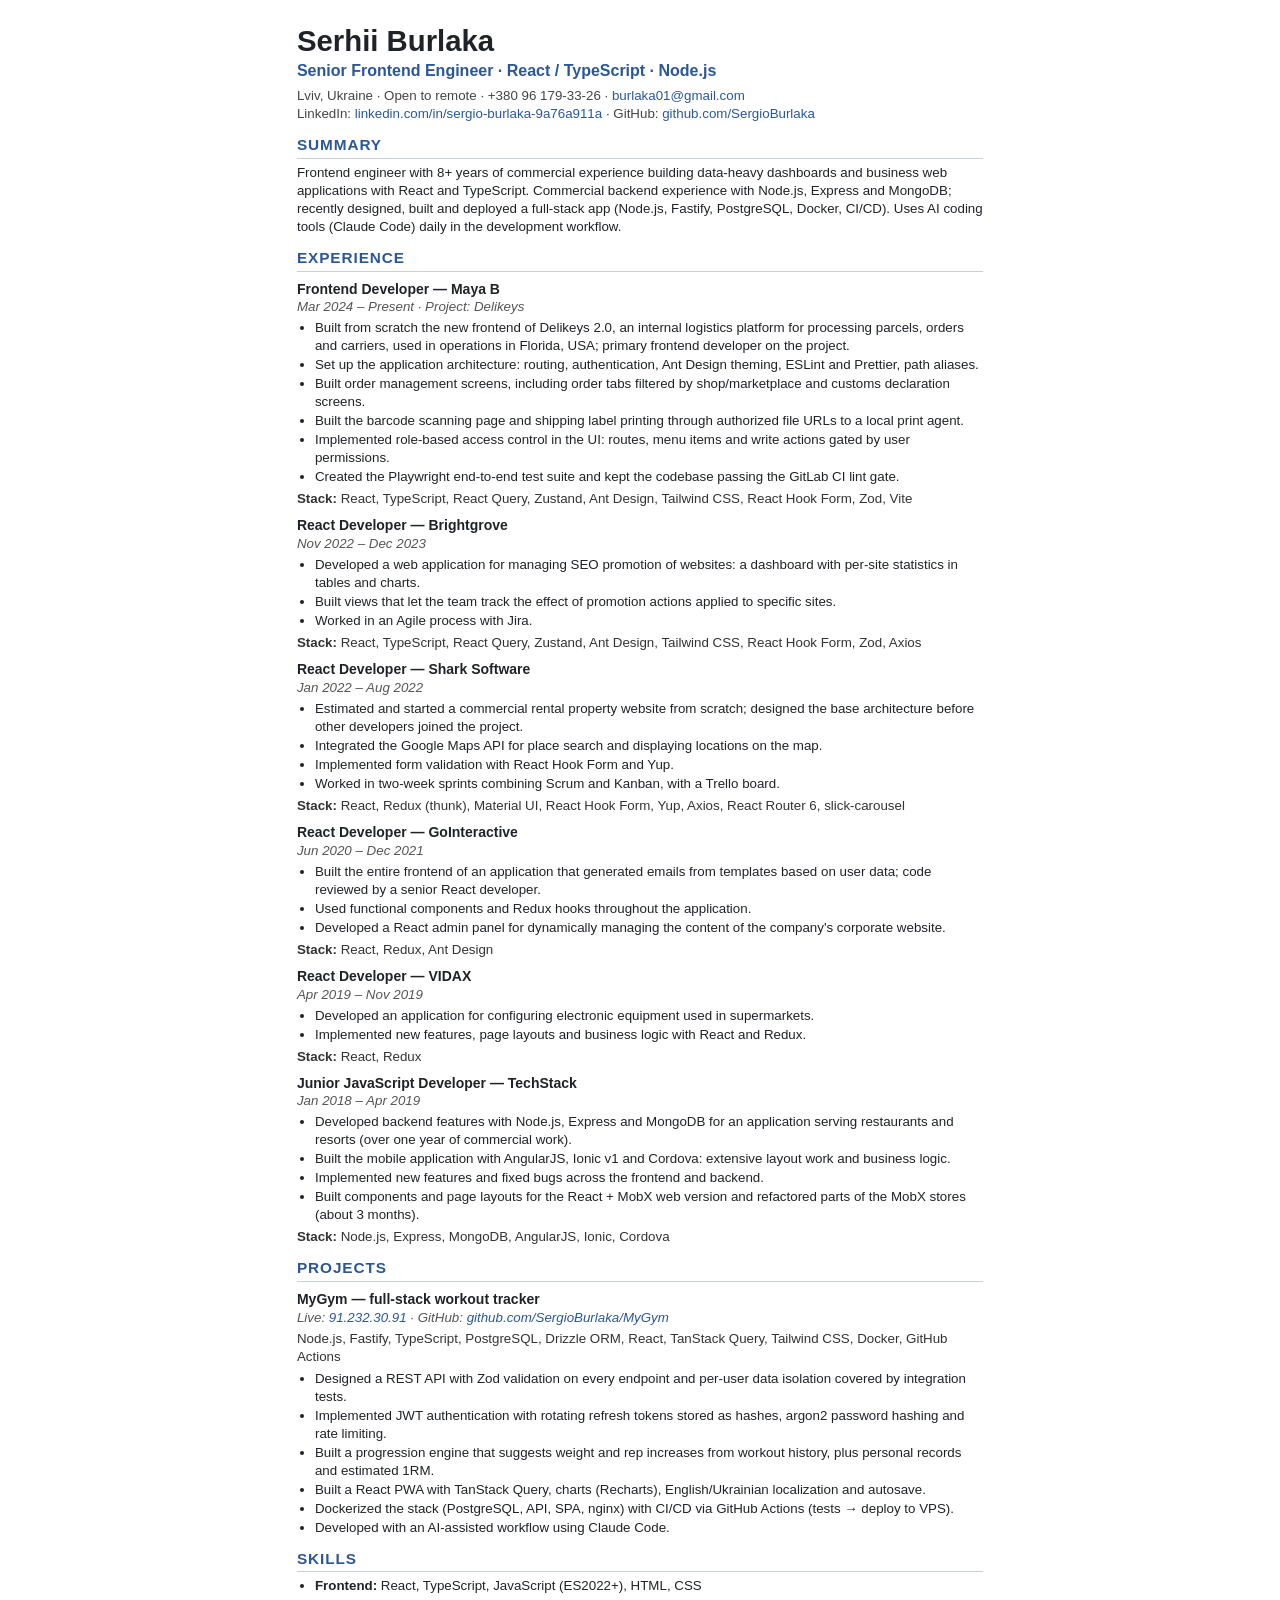
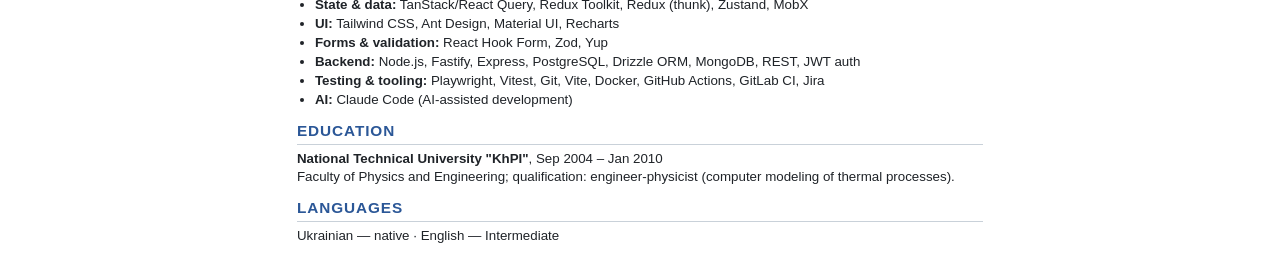
==== cv/Serhii_Burlaka_CV.html @ a6cfea16 "feat: replace site with the rewritten single-column CV - index.html is now the new ATS-friendly CV (" ====
<!DOCTYPE html>
<html lang="en">
<head>
<meta charset="UTF-8">
<meta name="viewport" content="width=device-width, initial-scale=1">
<title>Serhii Burlaka — Senior Frontend Engineer</title>
<style>
  @page { size: A4; margin: 12mm 14mm; }
  * { box-sizing: border-box; }
  body {
    margin: 0;
    background: #fff;
    color: #1f2328;
    font: 10pt/1.35 "Segoe UI", Roboto, "Helvetica Neue", Arial, sans-serif;
  }
  main { max-width: 190mm; margin: 0 auto; padding: 24px 16px; }
  h1 { margin: 0; font-size: 22pt; line-height: 1.15; }
  .headline { margin: 2px 0 6px; font-size: 12pt; font-weight: 600; color: #2b5797; }
  .contacts { margin: 0; color: #444; }
  a { color: #2b5797; text-decoration: none; }
  h2 {
    margin: 12px 0 5px;
    padding-bottom: 2px;
    border-bottom: 1px solid #c9d1d9;
    font-size: 11.5pt;
    text-transform: uppercase;
    letter-spacing: .06em;
    color: #2b5797;
  }
  h3 { margin: 8px 0 0; font-size: 10.5pt; }
  .meta { margin: 0 0 3px; color: #555; font-style: italic; }
  p { margin: 0 0 4px; }
  ul { margin: 2px 0 4px; padding-left: 18px; }
  li { margin: 1px 0; }
  .stack { color: #333; }
  .todo { background: #fff3b0; }
  h3, .meta { break-after: avoid; }
  @media print {
    main { padding: 0; max-width: none; }
    a { color: inherit; }
  }
</style>
</head>
<body>
<main>
  <header>
    <h1>Serhii Burlaka</h1>
    <p class="headline">Senior Frontend Engineer · React / TypeScript · Node.js</p>
    <p class="contacts">Lviv, Ukraine · Open to remote · +380 96 179-33-26 · <a href="mailto:burlaka01@gmail.com">burlaka01@gmail.com</a></p>
    <p class="contacts">LinkedIn: <a href="https://www.linkedin.com/in/sergio-burlaka-9a76a911a">linkedin.com/in/sergio-burlaka-9a76a911a</a> · GitHub: <a href="https://github.com/SergioBurlaka">github.com/SergioBurlaka</a></p>
  </header>

  <h2>Summary</h2>
  <p>Frontend engineer with 8+ years of commercial experience building data-heavy dashboards and business web applications with React and TypeScript. Commercial backend experience with Node.js, Express and MongoDB; recently designed, built and deployed a full-stack app (Node.js, Fastify, PostgreSQL, Docker, CI/CD). Uses AI coding tools (Claude Code) daily in the development workflow.</p>

  <h2>Experience</h2>

  <section class="job">
    <h3>Frontend Developer — Maya B</h3>
    <p class="meta">Mar 2024 – Present · Project: Delikeys</p>
    <ul>
      <li>Built from scratch the new frontend of Delikeys 2.0, an internal logistics platform for processing parcels, orders and carriers, used in operations in Florida, USA; primary frontend developer on the project.</li>
      <li>Set up the application architecture: routing, authentication, Ant Design theming, ESLint and Prettier, path aliases.</li>
      <li>Built order management screens, including order tabs filtered by shop/marketplace and customs declaration screens.</li>
      <li>Built the barcode scanning page and shipping label printing through authorized file URLs to a local print agent.</li>
      <li>Implemented role-based access control in the UI: routes, menu items and write actions gated by user permissions.</li>
      <li>Created the Playwright end-to-end test suite and kept the codebase passing the GitLab CI lint gate.</li>
    </ul>
    <p class="stack"><strong>Stack:</strong> React, TypeScript, React Query, Zustand, Ant Design, Tailwind CSS, React Hook Form, Zod, Vite</p>
  </section>

  <section class="job">
    <h3>React Developer — Brightgrove</h3>
    <p class="meta">Nov 2022 – Dec 2023</p>
    <ul>
      <li>Developed a web application for managing SEO promotion of websites: a dashboard with per-site statistics in tables and charts.</li>
      <li>Built views that let the team track the effect of promotion actions applied to specific sites.</li>
      <li>Worked in an Agile process with Jira.</li>
    </ul>
    <p class="stack"><strong>Stack:</strong> React, TypeScript, React Query, Zustand, Ant Design, Tailwind CSS, React Hook Form, Zod, Axios</p>
  </section>

  <section class="job">
    <h3>React Developer — Shark Software</h3>
    <p class="meta">Jan 2022 – Aug 2022</p>
    <ul>
      <li>Estimated and started a commercial rental property website from scratch; designed the base architecture before other developers joined the project.</li>
      <li>Integrated the Google Maps API for place search and displaying locations on the map.</li>
      <li>Implemented form validation with React Hook Form and Yup.</li>
      <li>Worked in two-week sprints combining Scrum and Kanban, with a Trello board.</li>
    </ul>
    <p class="stack"><strong>Stack:</strong> React, Redux (thunk), Material UI, React Hook Form, Yup, Axios, React Router 6, slick-carousel</p>
  </section>

  <section class="job">
    <h3>React Developer — GoInteractive</h3>
    <p class="meta">Jun 2020 – Dec 2021</p>
    <ul>
      <li>Built the entire frontend of an application that generated emails from templates based on user data; code reviewed by a senior React developer.</li>
      <li>Used functional components and Redux hooks throughout the application.</li>
      <li>Developed a React admin panel for dynamically managing the content of the company's corporate website.</li>
    </ul>
    <p class="stack"><strong>Stack:</strong> React, Redux, Ant Design</p>
  </section>

  <section class="job">
    <h3>React Developer — VIDAX</h3>
    <p class="meta">Apr 2019 – Nov 2019</p>
    <ul>
      <li>Developed an application for configuring electronic equipment used in supermarkets.</li>
      <li>Implemented new features, page layouts and business logic with React and Redux.</li>
    </ul>
    <p class="stack"><strong>Stack:</strong> React, Redux</p>
  </section>

  <section class="job">
    <h3>Junior JavaScript Developer — TechStack</h3>
    <p class="meta">Jan 2018 – Apr 2019</p>
    <ul>
      <li>Developed backend features with Node.js, Express and MongoDB for an application serving restaurants and resorts (over one year of commercial work).</li>
      <li>Built the mobile application with AngularJS, Ionic v1 and Cordova: extensive layout work and business logic.</li>
      <li>Implemented new features and fixed bugs across the frontend and backend.</li>
      <li>Built components and page layouts for the React + MobX web version and refactored parts of the MobX stores (about 3 months).</li>
    </ul>
    <p class="stack"><strong>Stack:</strong> Node.js, Express, MongoDB, AngularJS, Ionic, Cordova</p>
  </section>

  <h2>Projects</h2>

  <section class="project">
    <h3>MyGym — full-stack workout tracker</h3>
    <p class="meta">Live: <a href="http://91.232.30.91">91.232.30.91</a> · GitHub: <a href="https://github.com/SergioBurlaka/MyGym">github.com/SergioBurlaka/MyGym</a></p>
    <p class="stack">Node.js, Fastify, TypeScript, PostgreSQL, Drizzle ORM, React, TanStack Query, Tailwind CSS, Docker, GitHub Actions</p>
    <ul>
      <li>Designed a REST API with Zod validation on every endpoint and per-user data isolation covered by integration tests.</li>
      <li>Implemented JWT authentication with rotating refresh tokens stored as hashes, argon2 password hashing and rate limiting.</li>
      <li>Built a progression engine that suggests weight and rep increases from workout history, plus personal records and estimated 1RM.</li>
      <li>Built a React PWA with TanStack Query, charts (Recharts), English/Ukrainian localization and autosave.</li>
      <li>Dockerized the stack (PostgreSQL, API, SPA, nginx) with CI/CD via GitHub Actions (tests → deploy to VPS).</li>
      <li>Developed with an AI-assisted workflow using Claude Code.</li>
    </ul>
  </section>

  <h2>Skills</h2>
  <ul>
    <li><strong>Frontend:</strong> React, TypeScript, JavaScript (ES2022+), HTML, CSS</li>
    <li><strong>State &amp; data:</strong> TanStack/React Query, Redux Toolkit, Redux (thunk), Zustand, MobX</li>
    <li><strong>UI:</strong> Tailwind CSS, Ant Design, Material UI, Recharts</li>
    <li><strong>Forms &amp; validation:</strong> React Hook Form, Zod, Yup</li>
    <li><strong>Backend:</strong> Node.js, Fastify, Express, PostgreSQL, Drizzle ORM, MongoDB, REST, JWT auth</li>
    <li><strong>Testing &amp; tooling:</strong> Playwright, Vitest, Git, Vite, Docker, GitHub Actions, GitLab CI, Jira</li>
    <li><strong>AI:</strong> Claude Code (AI-assisted development)</li>
  </ul>

  <h2>Education</h2>
  <p><strong>National Technical University "KhPI"</strong>, Sep 2004 – Jan 2010<br>
  Faculty of Physics and Engineering; qualification: engineer-physicist (computer modeling of thermal processes).</p>

  <h2>Languages</h2>
  <p>Ukrainian — native · English — Intermediate</p>
</main>
</body>
</html>
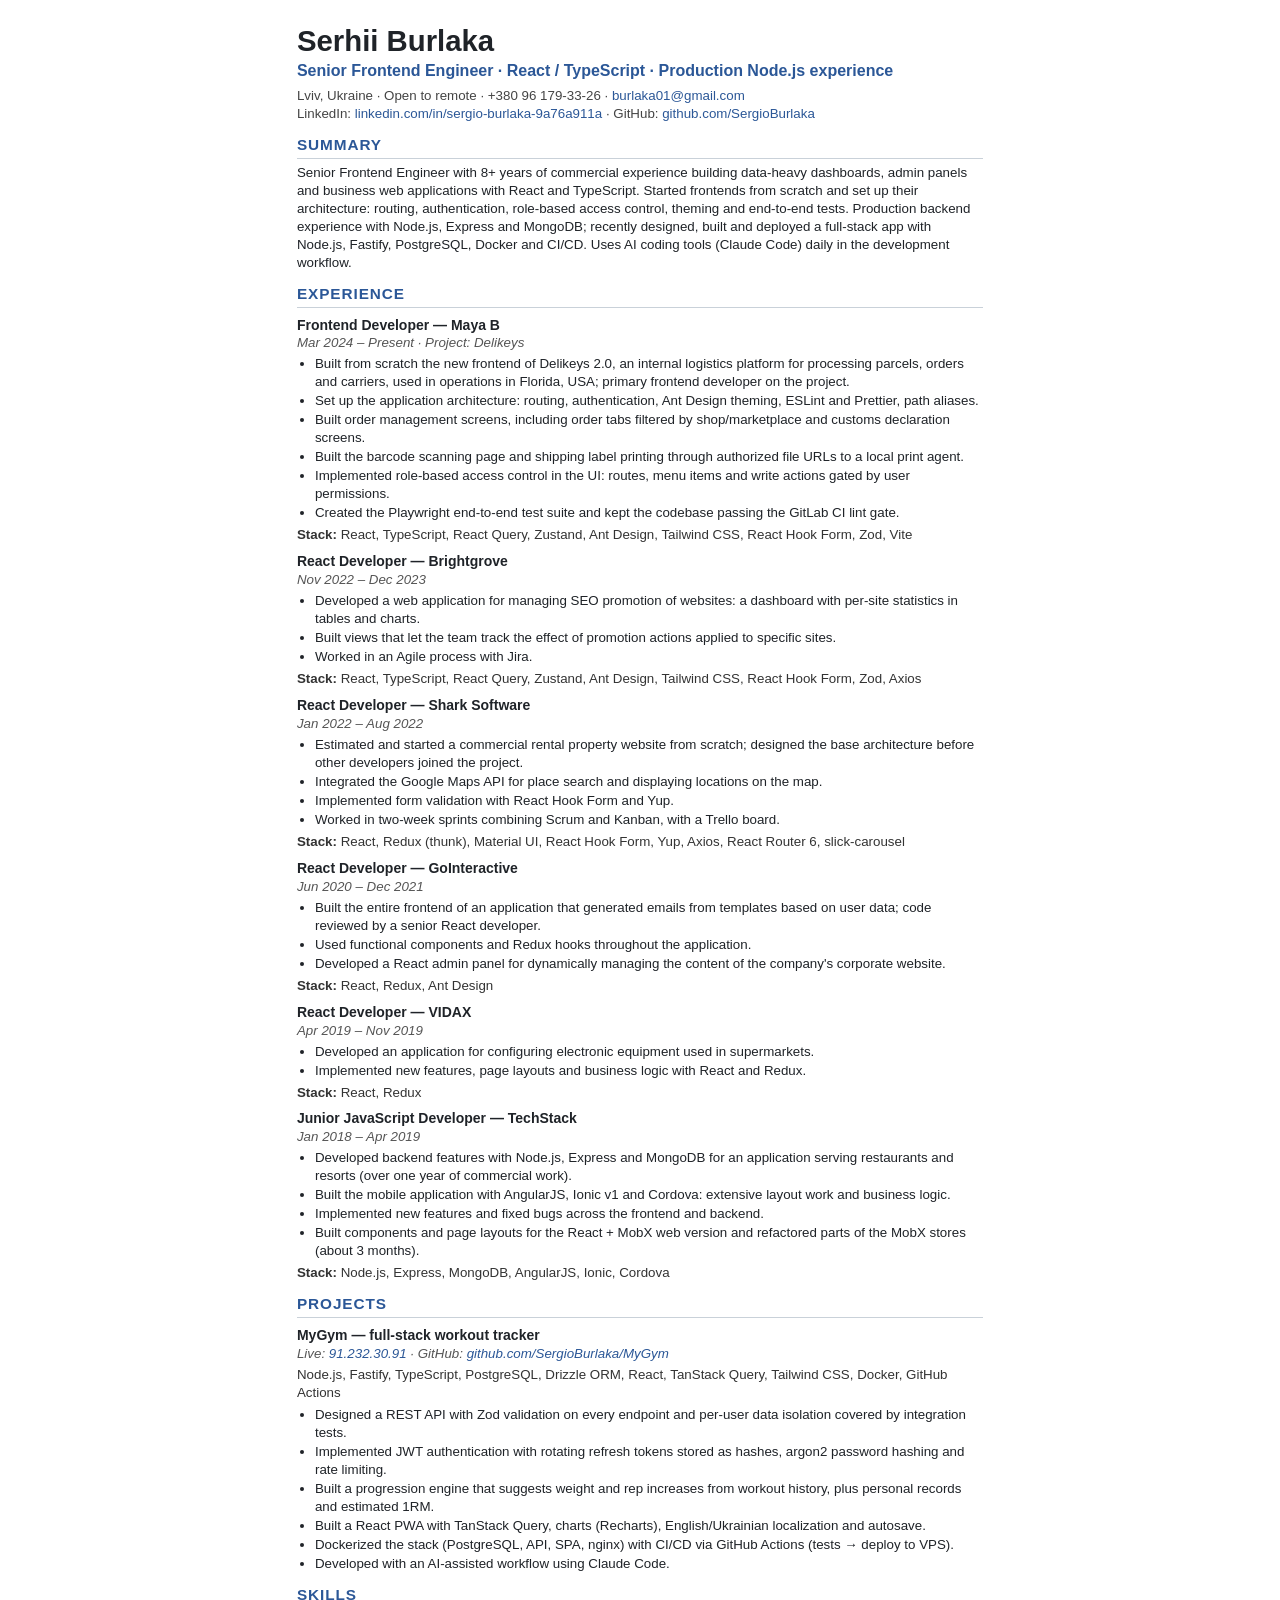
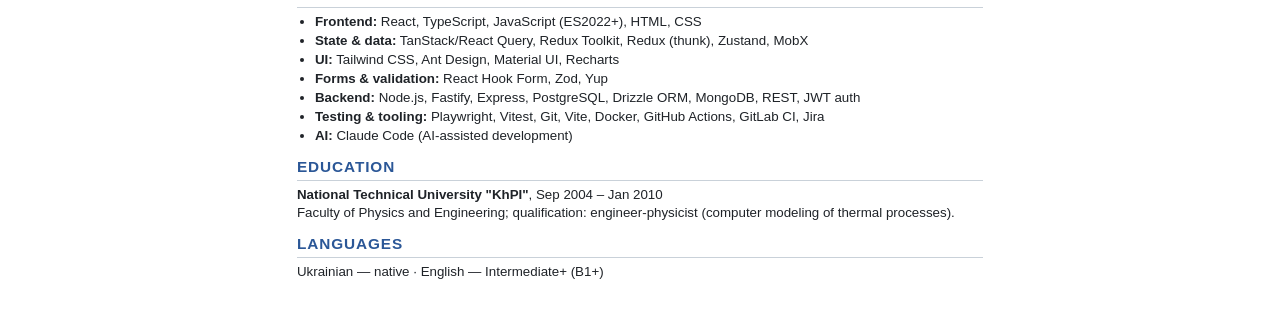
==== commit 82f69c22: "feat: position CV as Senior Frontend with production Node.js experience - headline and page title em" ====
--- a/cv/Serhii_Burlaka_CV.html
+++ b/cv/Serhii_Burlaka_CV.html
@@ -3,7 +3,7 @@
 <head>
 <meta charset="UTF-8">
 <meta name="viewport" content="width=device-width, initial-scale=1">
-<title>Serhii Burlaka — Senior Frontend Engineer</title>
+<title>Serhii Burlaka — Senior Frontend Engineer (React / TypeScript, Node.js)</title>
 <style>
   @page { size: A4; margin: 12mm 14mm; }
   * { box-sizing: border-box; }
@@ -45,13 +45,13 @@
 <main>
   <header>
     <h1>Serhii Burlaka</h1>
-    <p class="headline">Senior Frontend Engineer · React / TypeScript · Node.js</p>
+    <p class="headline">Senior Frontend Engineer · React / TypeScript · Production Node.js experience</p>
     <p class="contacts">Lviv, Ukraine · Open to remote · +380 96 179-33-26 · <a href="mailto:burlaka01@gmail.com">burlaka01@gmail.com</a></p>
     <p class="contacts">LinkedIn: <a href="https://www.linkedin.com/in/sergio-burlaka-9a76a911a">linkedin.com/in/sergio-burlaka-9a76a911a</a> · GitHub: <a href="https://github.com/SergioBurlaka">github.com/SergioBurlaka</a></p>
   </header>
 
   <h2>Summary</h2>
-  <p>Frontend engineer with 8+ years of commercial experience building data-heavy dashboards and business web applications with React and TypeScript. Commercial backend experience with Node.js, Express and MongoDB; recently designed, built and deployed a full-stack app (Node.js, Fastify, PostgreSQL, Docker, CI/CD). Uses AI coding tools (Claude Code) daily in the development workflow.</p>
+  <p>Senior Frontend Engineer with 8+ years of commercial experience building data-heavy dashboards, admin panels and business web applications with React and TypeScript. Started frontends from scratch and set up their architecture: routing, authentication, role-based access control, theming and end-to-end tests. Production backend experience with Node.js, Express and MongoDB; recently designed, built and deployed a full-stack app with Node.js, Fastify, PostgreSQL, Docker and CI/CD. Uses AI coding tools (Claude Code) daily in the development workflow.</p>
 
   <h2>Experience</h2>
 
@@ -157,7 +157,7 @@
   Faculty of Physics and Engineering; qualification: engineer-physicist (computer modeling of thermal processes).</p>
 
   <h2>Languages</h2>
-  <p>Ukrainian — native · English — Intermediate</p>
+  <p>Ukrainian — native · English — Intermediate+ (B1+)</p>
 </main>
 </body>
 </html>
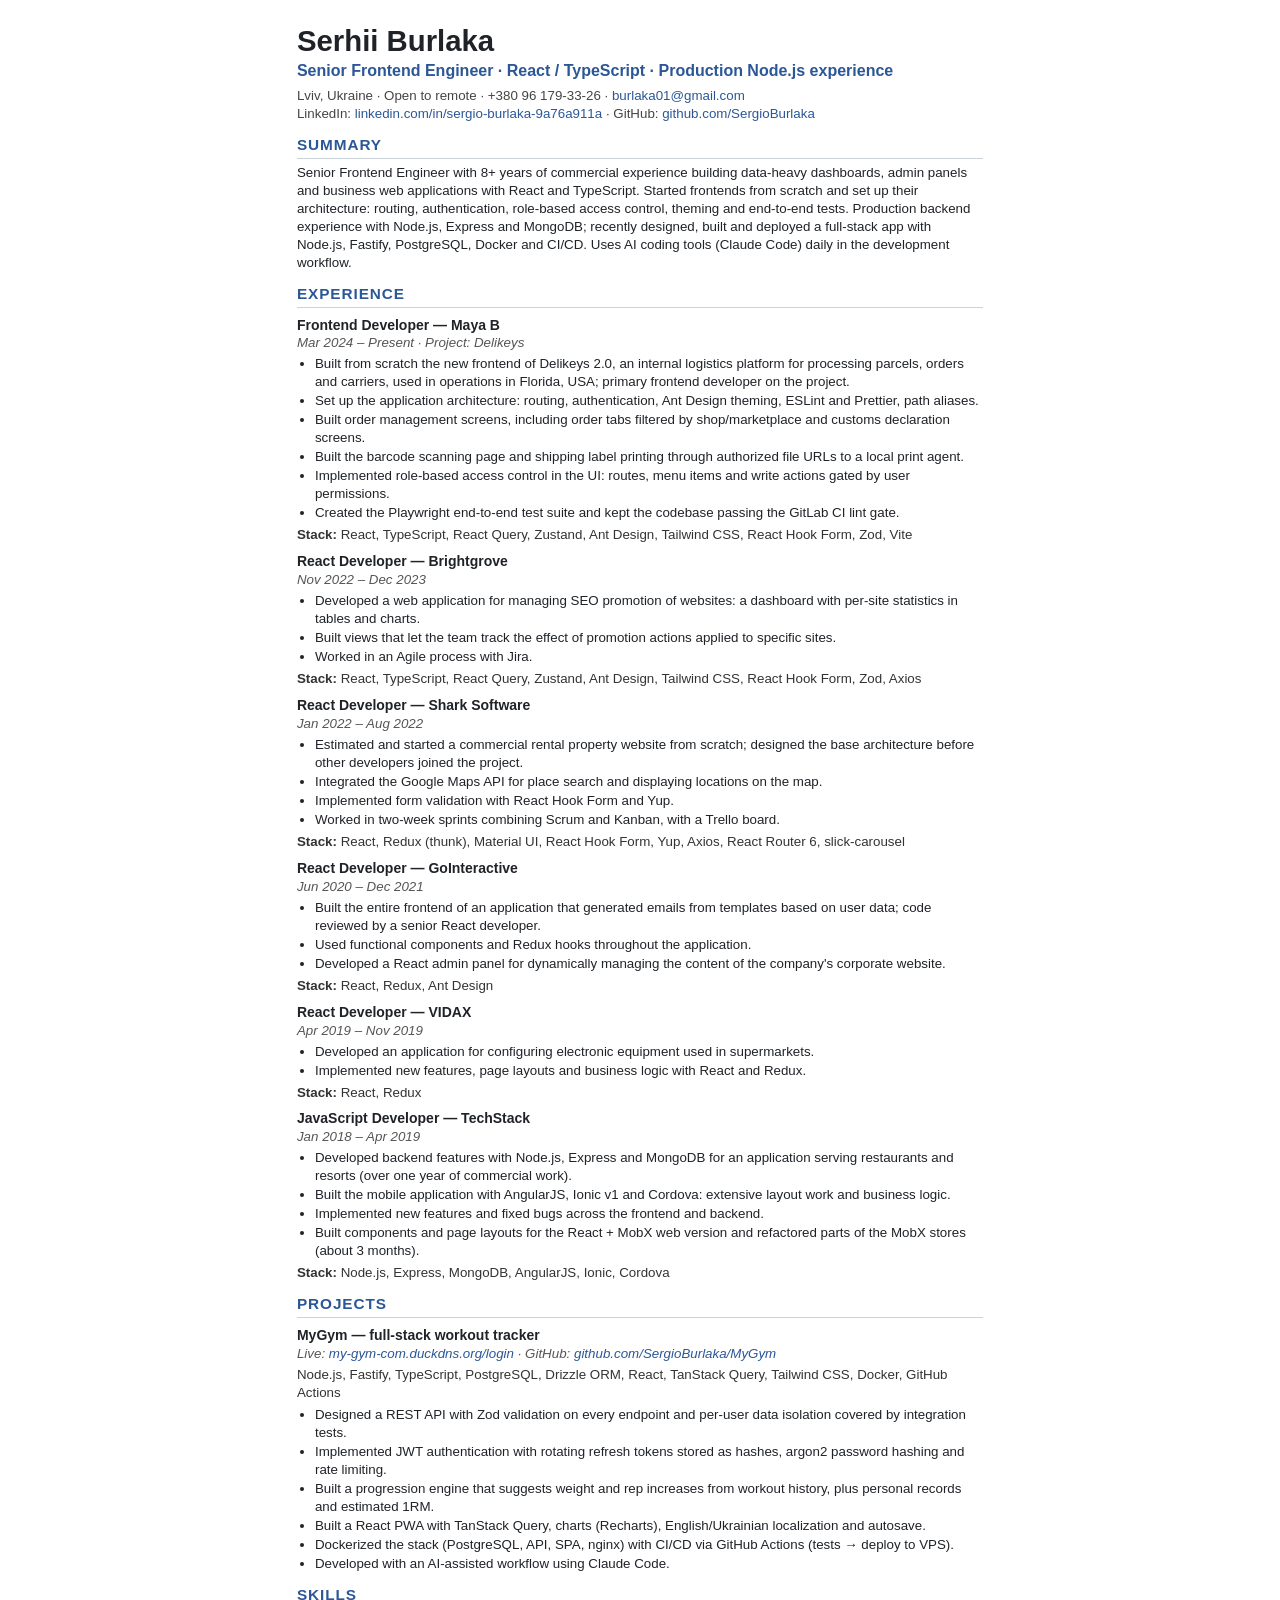
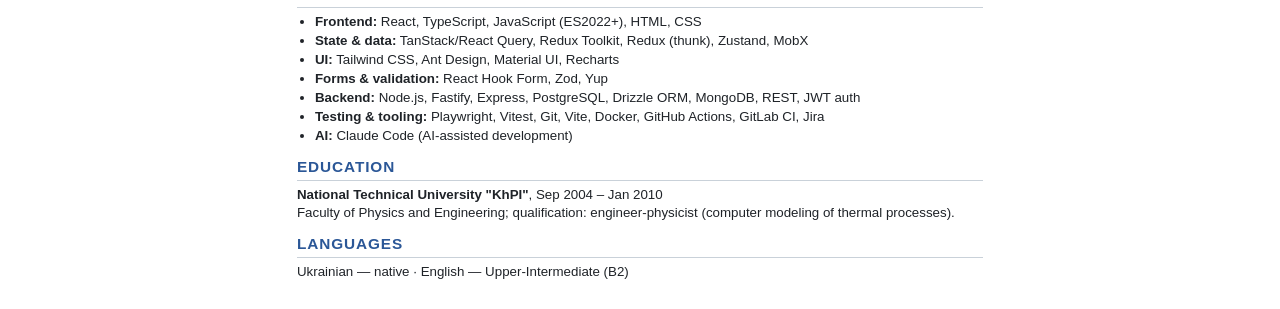
==== commit 56442f1c: "feat: update English level to Upper-Intermediate (B2) Sync cv/ copies with index.html (TechStack tit" ====
--- a/cv/Serhii_Burlaka_CV.html
+++ b/cv/Serhii_Burlaka_CV.html
@@ -114,7 +114,7 @@
   </section>
 
   <section class="job">
-    <h3>Junior JavaScript Developer — TechStack</h3>
+    <h3>JavaScript Developer — TechStack</h3>
     <p class="meta">Jan 2018 – Apr 2019</p>
     <ul>
       <li>Developed backend features with Node.js, Express and MongoDB for an application serving restaurants and resorts (over one year of commercial work).</li>
@@ -129,7 +129,7 @@
 
   <section class="project">
     <h3>MyGym — full-stack workout tracker</h3>
-    <p class="meta">Live: <a href="http://91.232.30.91">91.232.30.91</a> · GitHub: <a href="https://github.com/SergioBurlaka/MyGym">github.com/SergioBurlaka/MyGym</a></p>
+    <p class="meta">Live: <a href="https://my-gym-com.duckdns.org/login">my-gym-com.duckdns.org/login</a> · GitHub: <a href="https://github.com/SergioBurlaka/MyGym">github.com/SergioBurlaka/MyGym</a></p>
     <p class="stack">Node.js, Fastify, TypeScript, PostgreSQL, Drizzle ORM, React, TanStack Query, Tailwind CSS, Docker, GitHub Actions</p>
     <ul>
       <li>Designed a REST API with Zod validation on every endpoint and per-user data isolation covered by integration tests.</li>
@@ -157,7 +157,7 @@
   Faculty of Physics and Engineering; qualification: engineer-physicist (computer modeling of thermal processes).</p>
 
   <h2>Languages</h2>
-  <p>Ukrainian — native · English — Intermediate+ (B1+)</p>
+  <p>Ukrainian — native · English — Upper-Intermediate (B2)</p>
 </main>
 </body>
 </html>
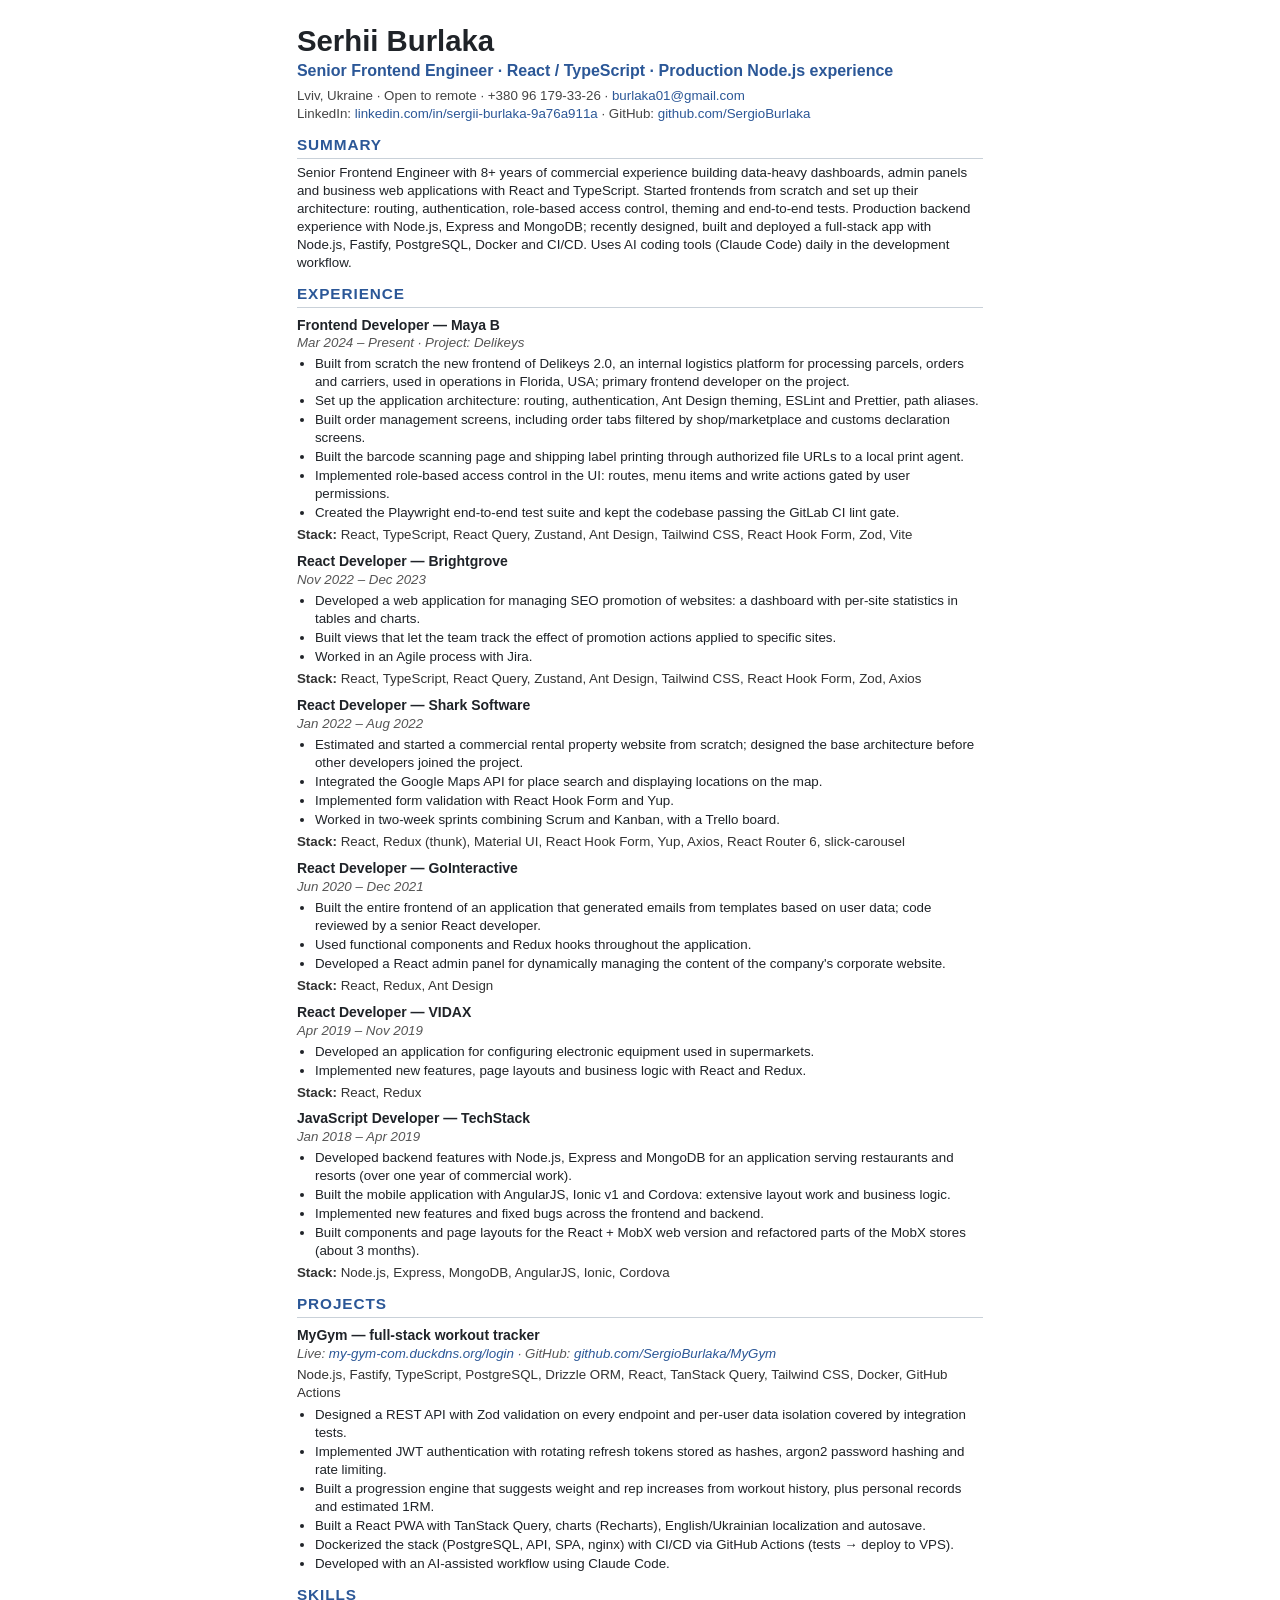
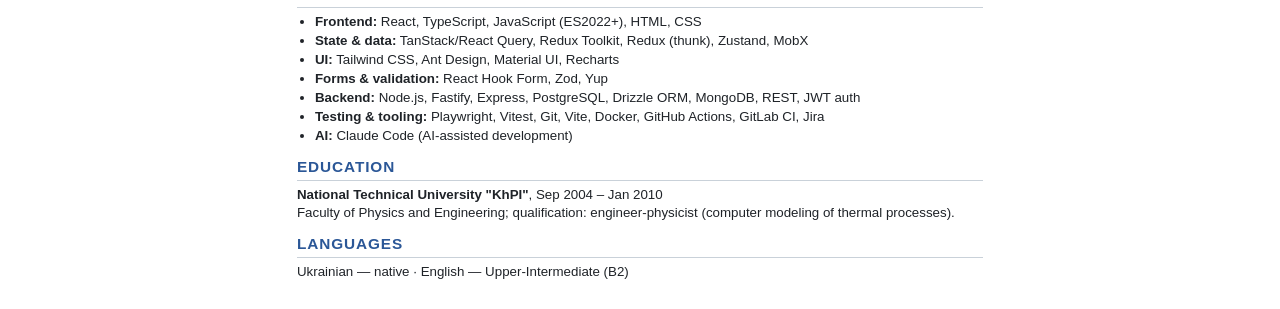
==== commit 6ebe03ab: "fix: LinkedIn profile link Co-Authored-By: Claude Opus 5.5 <noreply@anthropic.com>" ====
--- a/cv/Serhii_Burlaka_CV.html
+++ b/cv/Serhii_Burlaka_CV.html
@@ -47,7 +47,7 @@
     <h1>Serhii Burlaka</h1>
     <p class="headline">Senior Frontend Engineer · React / TypeScript · Production Node.js experience</p>
     <p class="contacts">Lviv, Ukraine · Open to remote · +380 96 179-33-26 · <a href="mailto:burlaka01@gmail.com">burlaka01@gmail.com</a></p>
-    <p class="contacts">LinkedIn: <a href="https://www.linkedin.com/in/sergio-burlaka-9a76a911a">linkedin.com/in/sergio-burlaka-9a76a911a</a> · GitHub: <a href="https://github.com/SergioBurlaka">github.com/SergioBurlaka</a></p>
+    <p class="contacts">LinkedIn: <a href="https://www.linkedin.com/in/sergii-burlaka-9a76a911a/">linkedin.com/in/sergii-burlaka-9a76a911a</a> · GitHub: <a href="https://github.com/SergioBurlaka">github.com/SergioBurlaka</a></p>
   </header>
 
   <h2>Summary</h2>
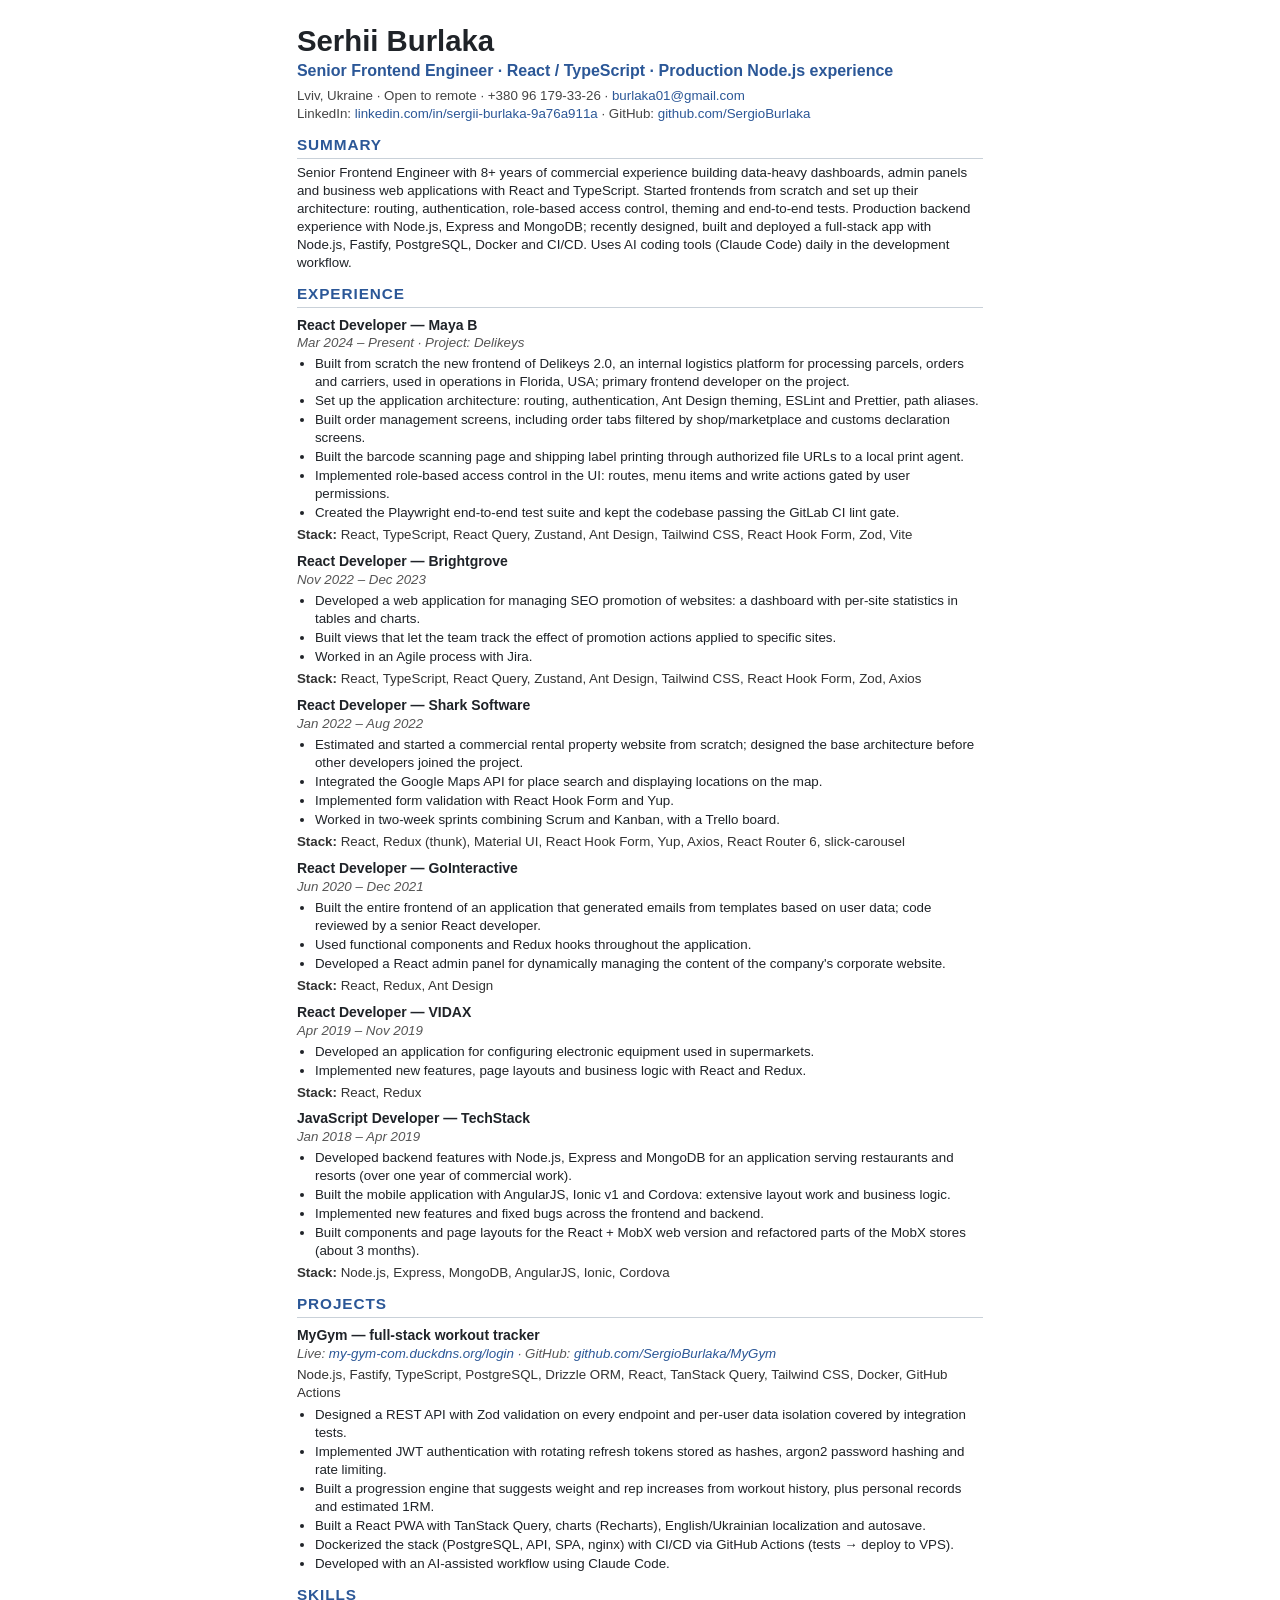
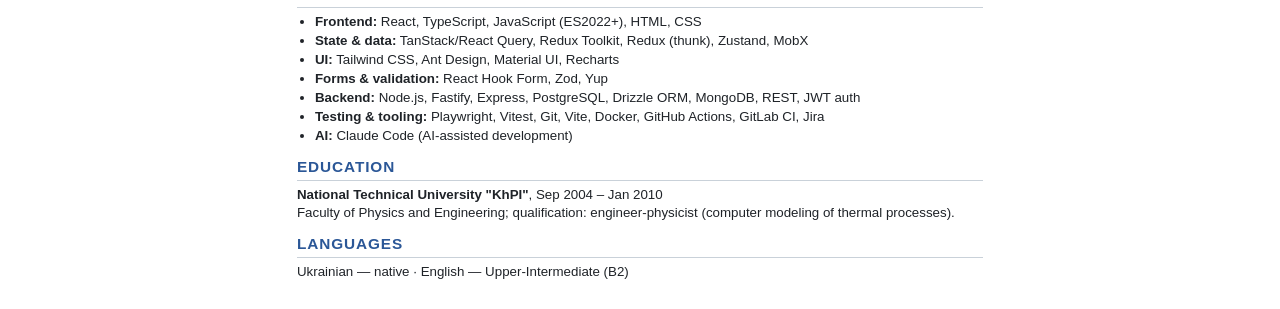
==== commit dcdca5ed: "fix: Maya B job title to React Developer Co-Authored-By: Claude Opus 5.5 <noreply@anthropic.com>" ====
--- a/cv/Serhii_Burlaka_CV.html
+++ b/cv/Serhii_Burlaka_CV.html
@@ -56,7 +56,7 @@
   <h2>Experience</h2>
 
   <section class="job">
-    <h3>Frontend Developer — Maya B</h3>
+    <h3>React Developer — Maya B</h3>
     <p class="meta">Mar 2024 – Present · Project: Delikeys</p>
     <ul>
       <li>Built from scratch the new frontend of Delikeys 2.0, an internal logistics platform for processing parcels, orders and carriers, used in operations in Florida, USA; primary frontend developer on the project.</li>
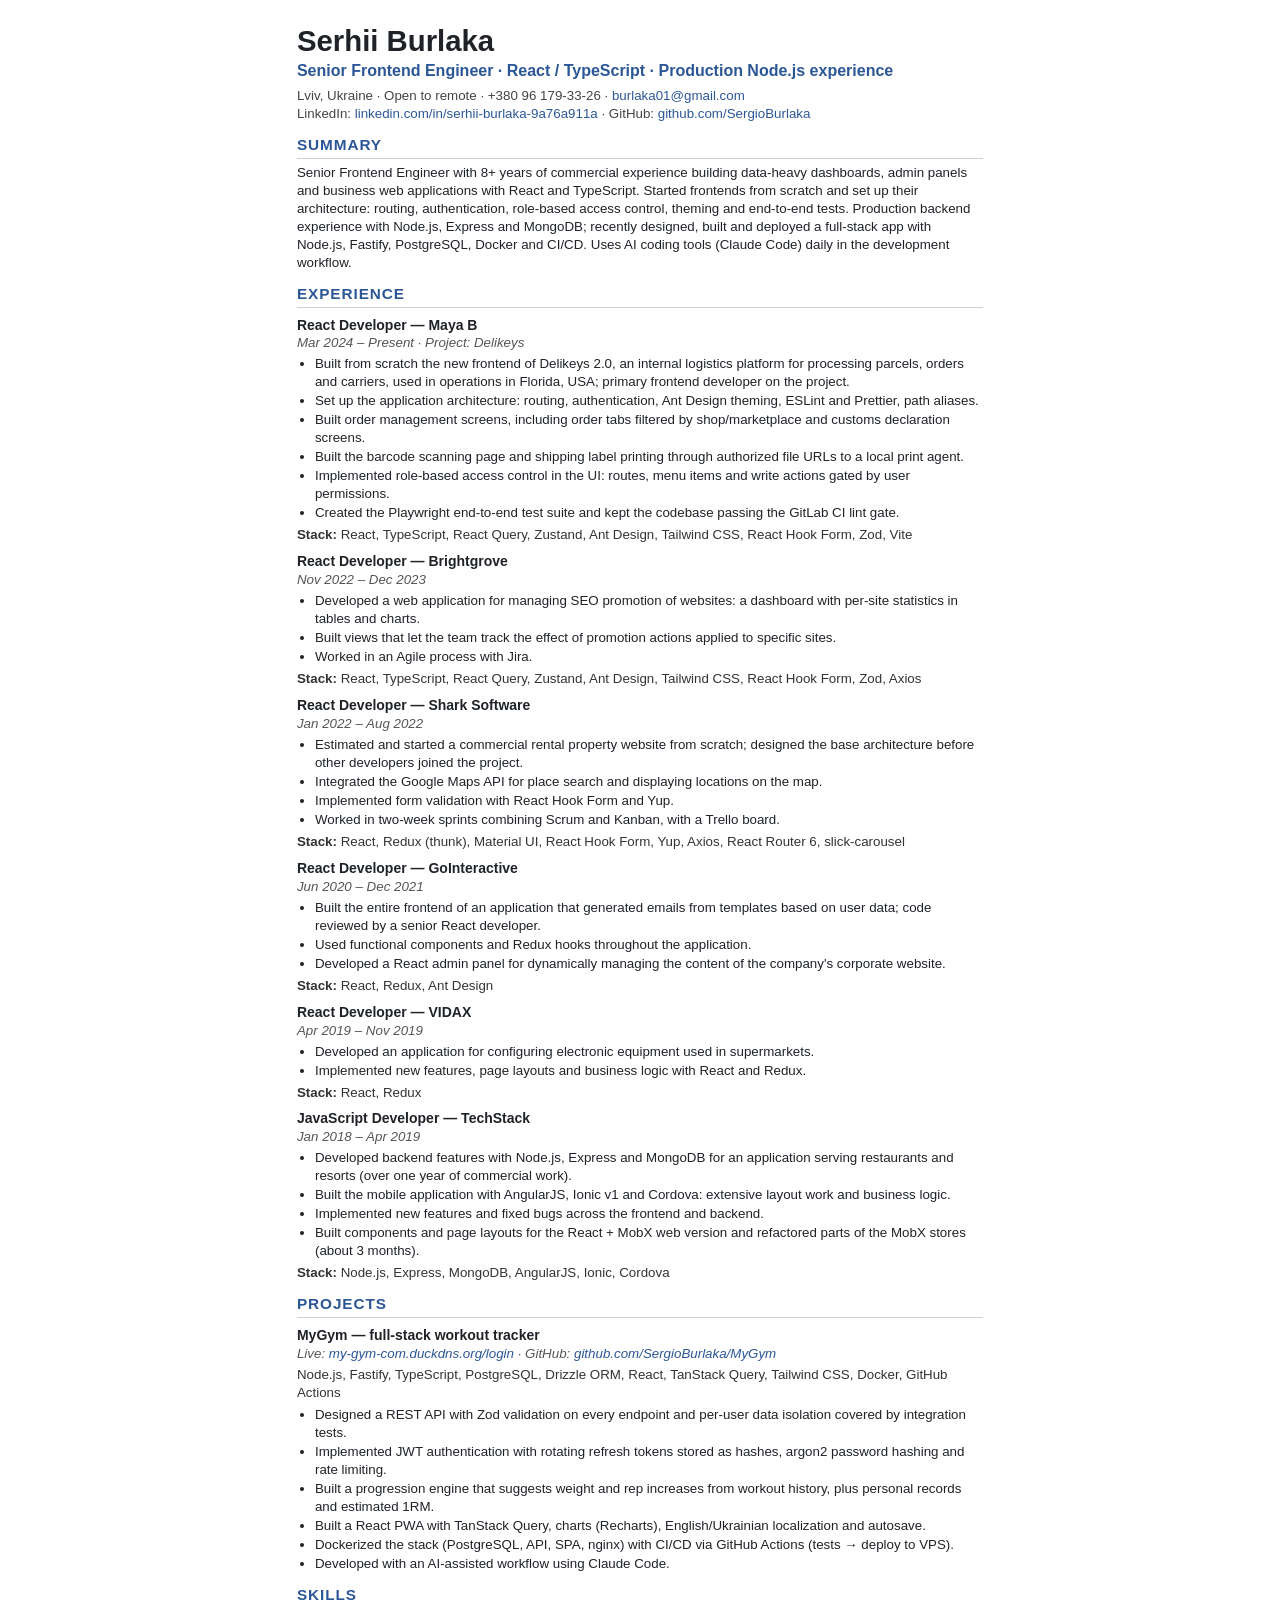
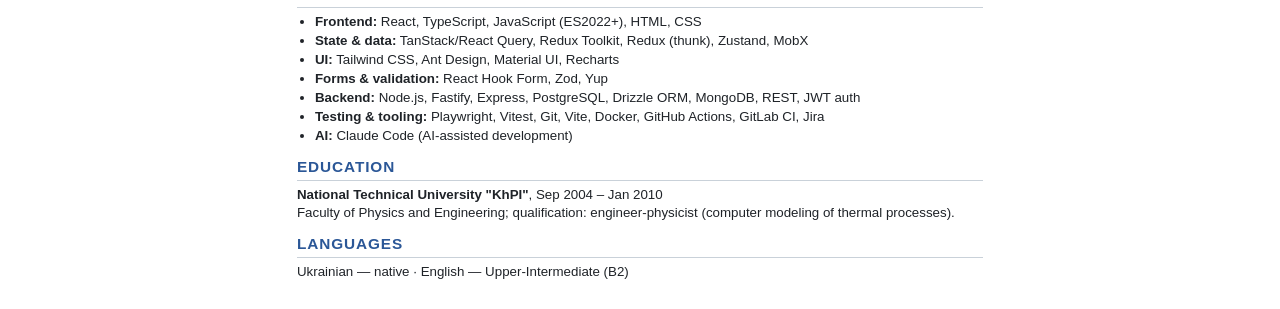
==== commit b2f230f2: "fix: LinkedIn profile slug to serhii-burlaka Co-Authored-By: Claude Opus 5.5 <noreply@anthropic.com>" ====
--- a/cv/Serhii_Burlaka_CV.html
+++ b/cv/Serhii_Burlaka_CV.html
@@ -47,7 +47,7 @@
     <h1>Serhii Burlaka</h1>
     <p class="headline">Senior Frontend Engineer · React / TypeScript · Production Node.js experience</p>
     <p class="contacts">Lviv, Ukraine · Open to remote · +380 96 179-33-26 · <a href="mailto:burlaka01@gmail.com">burlaka01@gmail.com</a></p>
-    <p class="contacts">LinkedIn: <a href="https://www.linkedin.com/in/sergii-burlaka-9a76a911a/">linkedin.com/in/sergii-burlaka-9a76a911a</a> · GitHub: <a href="https://github.com/SergioBurlaka">github.com/SergioBurlaka</a></p>
+    <p class="contacts">LinkedIn: <a href="https://www.linkedin.com/in/serhii-burlaka-9a76a911a/">linkedin.com/in/serhii-burlaka-9a76a911a</a> · GitHub: <a href="https://github.com/SergioBurlaka">github.com/SergioBurlaka</a></p>
   </header>
 
   <h2>Summary</h2>
